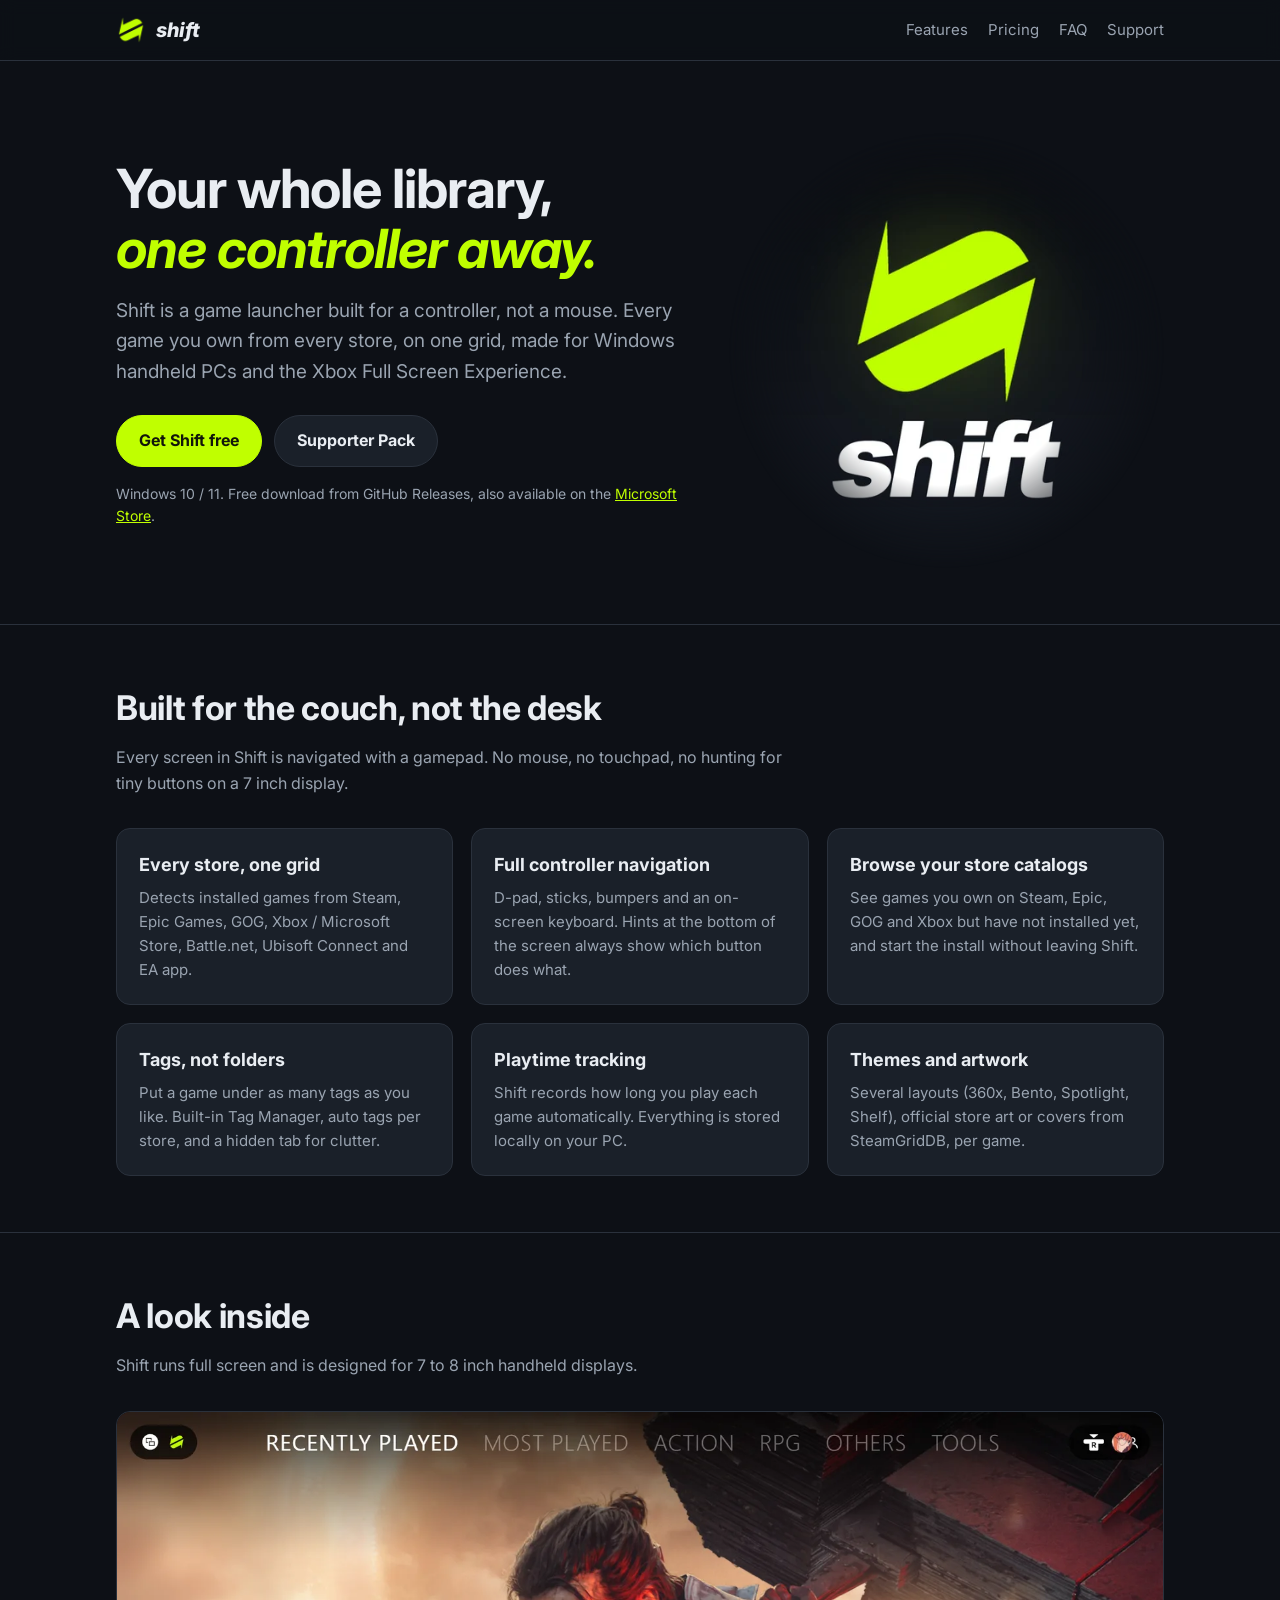
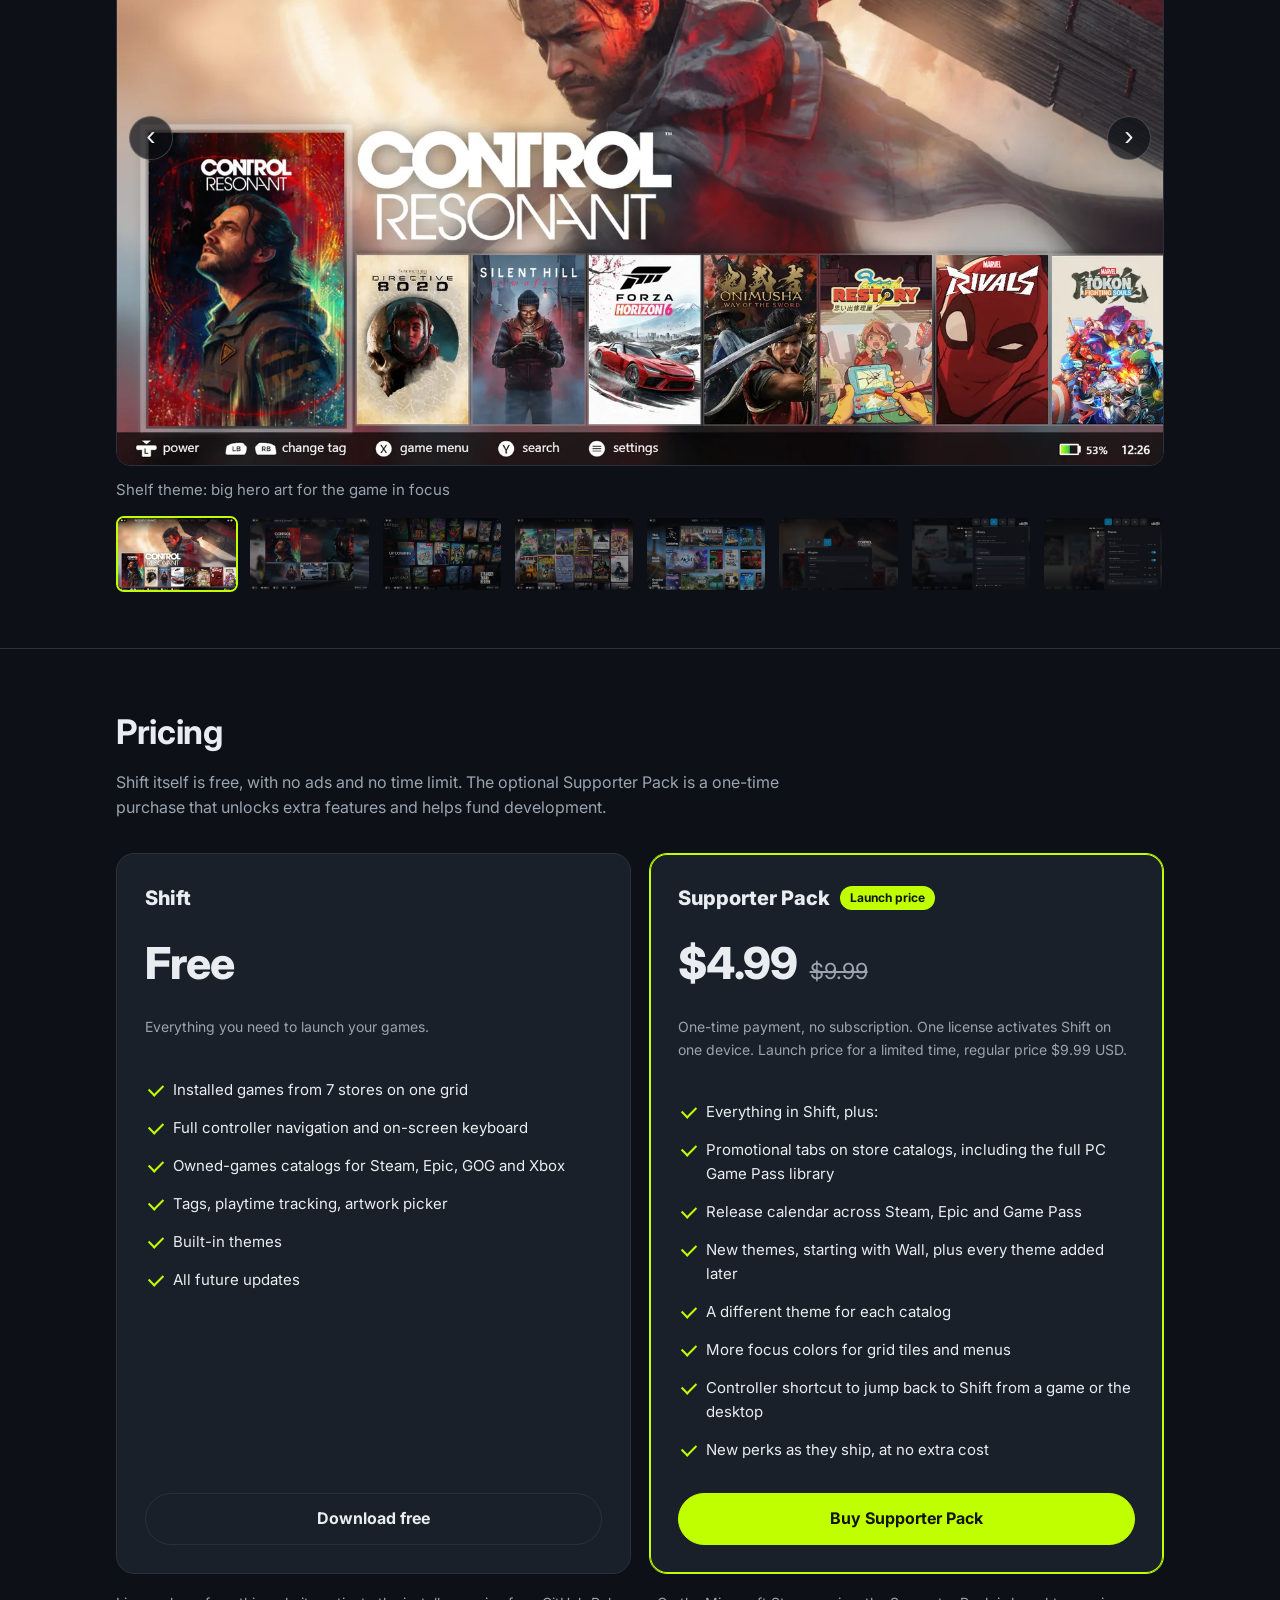
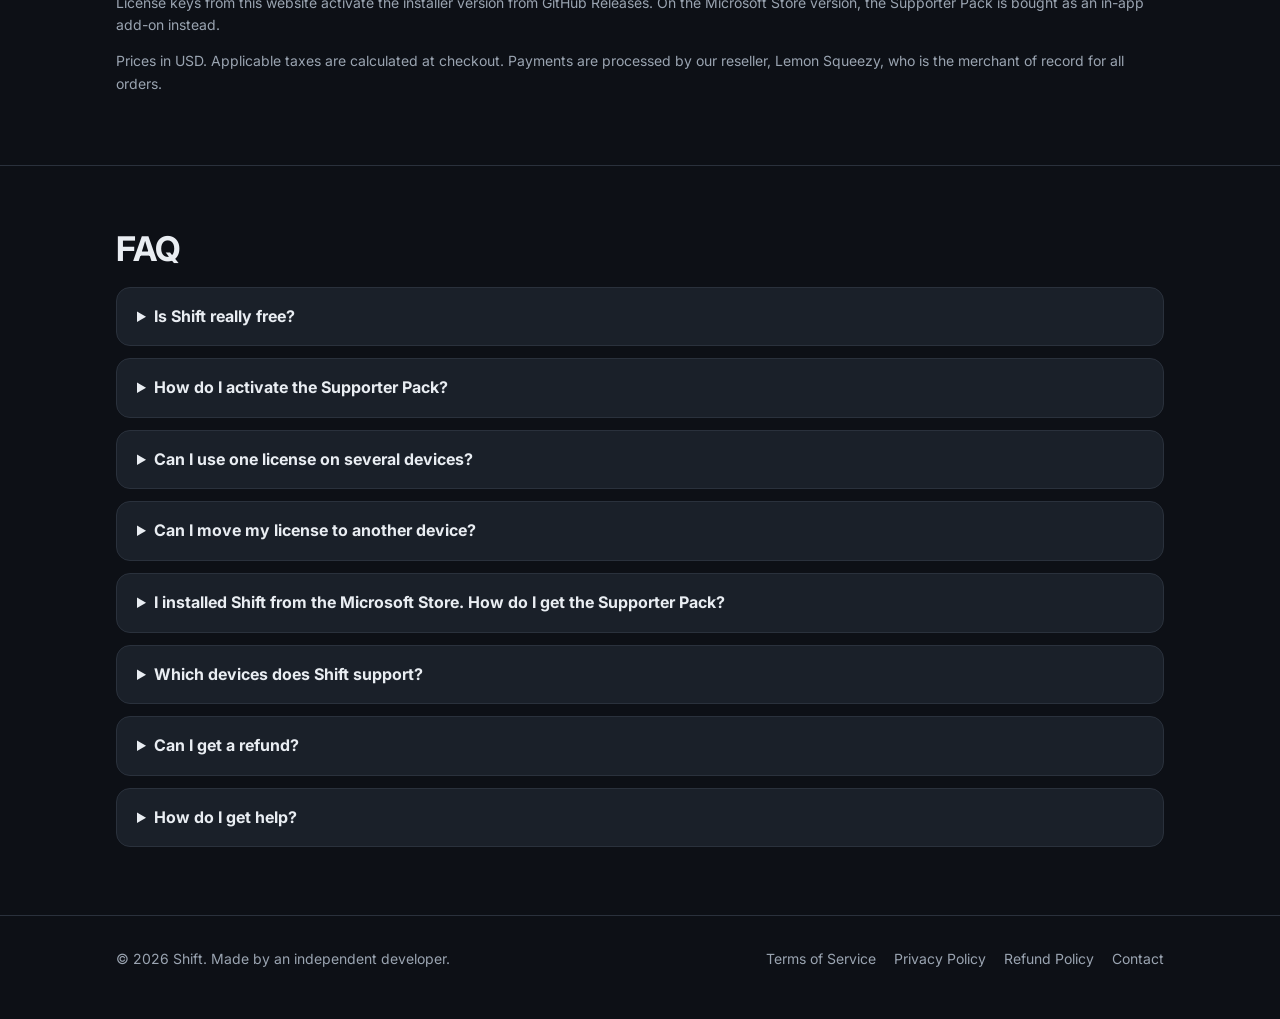
==== docs/index.html @ 94a2ec27 "1.1.9: website Shift untuk pendaftaran Lemon Squeezy (landing, Terms, Privacy, Refund)" ====
<!doctype html>
<html lang="en">
<head>
  <meta charset="utf-8">
  <meta name="viewport" content="width=device-width, initial-scale=1">
  <!-- noindex while the store is still under review. Remove this line once sales go live. -->
  <meta name="robots" content="noindex, nofollow">
  <title>Shift - Controller-first game launcher for Windows handhelds</title>
  <meta name="description" content="Shift is a controller-first game launcher for Windows handheld PCs. Every game from Steam, Epic, GOG, Xbox, Battle.net, Ubisoft and EA on one grid, built for Xbox Full Screen Experience.">
  <link rel="icon" href="img/favicon.png">
  <link rel="preconnect" href="https://fonts.googleapis.com">
  <link rel="preconnect" href="https://fonts.gstatic.com" crossorigin>
  <link href="https://fonts.googleapis.com/css2?family=Inter:ital,wght@0,400;0,700;0,800;1,800&display=swap" rel="stylesheet">
  <link rel="stylesheet" href="style.css">
</head>
<body>

<header class="top">
  <div class="wrap">
    <a class="brand" href="./"><img src="img/favicon.png" alt="">shift</a>
    <nav class="nav">
      <a href="#features" class="hide-sm">Features</a>
      <a href="#pricing">Pricing</a>
      <a href="#faq" class="hide-sm">FAQ</a>
      <a href="https://github.com/red-Geck0/ShiftLauncher-releases/issues">Support</a>
    </nav>
  </div>
</header>

<main>
  <div class="hero">
    <div class="wrap">
      <div>
        <h1>Your whole library,<br><em>one controller away.</em></h1>
        <p class="lead">Shift is a game launcher built for a controller, not a mouse. Every game you own from every store, on one grid, made for Windows handheld PCs and the Xbox Full Screen Experience.</p>
        <div class="cta">
          <a class="btn btn-primary" href="https://github.com/red-Geck0/ShiftLauncher-releases/releases/latest">Get Shift free</a>
          <a class="btn" href="#pricing">Supporter Pack</a>
        </div>
        <p class="small" style="margin-top:16px">Windows 10 / 11. Free download from GitHub Releases, also available on the <a href="https://apps.microsoft.com/detail/9PJW4XLWDJLR">Microsoft Store</a>.</p>
      </div>
      <div class="art"><img src="img/boxart.webp" alt="Shift logo" width="512" height="512"></div>
    </div>
  </div>

  <section id="features">
    <div class="wrap">
      <h2>Built for the couch, not the desk</h2>
      <p class="sub">Every screen in Shift is navigated with a gamepad. No mouse, no touchpad, no hunting for tiny buttons on a 7 inch display.</p>
      <div class="grid">
        <div class="card"><h3>Every store, one grid</h3><p>Detects installed games from Steam, Epic Games, GOG, Xbox / Microsoft Store, Battle.net, Ubisoft Connect and EA app.</p></div>
        <div class="card"><h3>Full controller navigation</h3><p>D-pad, sticks, bumpers and an on-screen keyboard. Hints at the bottom of the screen always show which button does what.</p></div>
        <div class="card"><h3>Browse your store catalogs</h3><p>See games you own on Steam, Epic, GOG and Xbox but have not installed yet, and start the install without leaving Shift.</p></div>
        <div class="card"><h3>Tags, not folders</h3><p>Put a game under as many tags as you like. Built-in Tag Manager, auto tags per store, and a hidden tab for clutter.</p></div>
        <div class="card"><h3>Playtime tracking</h3><p>Shift records how long you play each game automatically. Everything is stored locally on your PC.</p></div>
        <div class="card"><h3>Themes and artwork</h3><p>Several layouts (360x, Bento, Spotlight, Shelf), official store art or covers from SteamGridDB, per game.</p></div>
      </div>
    </div>
  </section>

  <section id="screens">
    <div class="wrap">
      <h2>A look inside</h2>
      <p class="sub">Shift runs full screen and is designed for 7 to 8 inch handheld displays.</p>
      <div class="gallery" id="gallery">
        <div class="g-stage">
          <img id="g-main" src="img/shot-shelf-theme.webp" alt="" width="1600" height="1000">
          <button class="g-nav g-prev" type="button" aria-label="Previous screenshot">&#8249;</button>
          <button class="g-nav g-next" type="button" aria-label="Next screenshot">&#8250;</button>
        </div>
        <p class="g-caption" id="g-caption"></p>
        <div class="g-thumbs" id="g-thumbs"></div>
      </div>
    </div>
  </section>

  <section id="pricing">
    <div class="wrap">
      <h2>Pricing</h2>
      <p class="sub">Shift itself is free, with no ads and no time limit. The optional Supporter Pack is a one-time purchase that unlocks extra features and helps fund development.</p>
      <div class="plans">
        <div class="plan">
          <div class="name">Shift</div>
          <div class="price"><span class="now">Free</span></div>
          <p class="small">Everything you need to launch your games.</p>
          <ul>
            <li>Installed games from 7 stores on one grid</li>
            <li>Full controller navigation and on-screen keyboard</li>
            <li>Owned-games catalogs for Steam, Epic, GOG and Xbox</li>
            <li>Tags, playtime tracking, artwork picker</li>
            <li>Built-in themes</li>
            <li>All future updates</li>
          </ul>
          <a class="btn" href="https://github.com/red-Geck0/ShiftLauncher-releases/releases/latest">Download free</a>
        </div>
        <div class="plan featured">
          <div class="name">Supporter Pack <span class="tag">Launch price</span></div>
          <div class="price"><span class="now">$4.99</span><span class="was">$9.99</span></div>
          <p class="small">One-time payment, no subscription. One license activates Shift on one device. Launch price for a limited time, regular price $9.99 USD.</p>
          <ul>
            <li>Everything in Shift, plus:</li>
            <li>Promotional tabs on store catalogs, including the full PC Game Pass library</li>
            <li>Release calendar across Steam, Epic and Game Pass</li>
            <li>New themes, starting with Wall, plus every theme added later</li>
            <li>A different theme for each catalog</li>
            <li>More focus colors for grid tiles and menus</li>
            <li>Controller shortcut to jump back to Shift from a game or the desktop</li>
            <li>New perks as they ship, at no extra cost</li>
          </ul>
          <!-- Replace href with the Lemon Squeezy checkout URL once the store is live. -->
          <a class="btn btn-primary" href="#pricing">Buy Supporter Pack</a>
        </div>
      </div>
      <p class="small" style="margin-top:18px">License keys from this website activate the installer version from GitHub Releases. On the Microsoft Store version, the Supporter Pack is bought as an in-app add-on instead.</p>
      <p class="small">Prices in USD. Applicable taxes are calculated at checkout. Payments are processed by our reseller, Lemon Squeezy, who is the merchant of record for all orders.</p>
    </div>
  </section>

  <section id="faq" class="faq">
    <div class="wrap">
      <h2>FAQ</h2>
      <details><summary>Is Shift really free?</summary><p>Yes. The launcher and all of its core features are free, with no ads. The Supporter Pack only adds optional extras.</p></details>
      <details><summary>How do I activate the Supporter Pack?</summary><p>After checkout you receive a license key by email. In Shift, open Settings &gt; Info &gt; Supporter Pack, paste the key and press Activate.</p></details>
      <details><summary>Can I use one license on several devices?</summary><p>No. Each license key is active on one device at a time. You can move it to a different device whenever you like (see below).</p></details>
      <details><summary>Can I move my license to another device?</summary><p>Yes. Use "Deactivate this device" in the Supporter Pack page to free the slot, then activate the key on the new device. If the old device is lost or was reset before you could deactivate it, open an issue on GitHub with your order number and we will free the slot for you.</p></details>
      <details><summary>I installed Shift from the Microsoft Store. How do I get the Supporter Pack?</summary><p>The Microsoft Store version sells the Supporter Pack as an in-app add-on: open Settings &gt; Info &gt; Supporter Pack and press Buy. The purchase is tied to your Microsoft account, so it unlocks on every PC where you sign in to the Microsoft Store with the same account. License keys bought on this website are for the installer version from GitHub Releases.</p></details>
      <details><summary>Which devices does Shift support?</summary><p>Any Windows 10 or 11 PC. It is designed for handheld gaming PCs such as MSI Claw, ROG Ally and Legion Go, and works with any XInput controller.</p></details>
      <details><summary>Can I get a refund?</summary><p>Shift is free, so you can try everything before you buy, and Supporter Pack sales are final. We do refund a license key that has never been activated, a duplicate purchase, or a key that cannot be activated because of a problem on our side. See the <a href="refund.html">Refund Policy</a>.</p></details>
      <details><summary>How do I get help?</summary><p>Open an issue on <a href="https://github.com/red-Geck0/ShiftLauncher-releases/issues">GitHub</a>. For order and payment questions you can also contact Lemon Squeezy support through the link in your receipt email.</p></details>
    </div>
  </section>
</main>

<footer>
  <div class="wrap">
    <span>&copy; 2026 Shift. Made by an independent developer.</span>
    <div class="links">
      <a href="terms.html">Terms of Service</a>
      <a href="privacy.html">Privacy Policy</a>
      <a href="refund.html">Refund Policy</a>
      <a href="https://github.com/red-Geck0/ShiftLauncher-releases/issues">Contact</a>
    </div>
  </div>
</footer>

<script>
(function () {
  var shots = [
    ['shelf-theme', 'Shelf theme: big hero art for the game in focus'],
    ['bento-theme', 'Bento theme: a mixed-size grid of your library'],
    ['wall-theme', 'Wall theme (Supporter Pack): Game Pass rows on a tilted wall'],
    ['gog-deals', 'Store catalogs with deals and promo tabs (Supporter Pack)'],
    ['release-calendar', 'Release calendar across Steam, Epic and Game Pass (Supporter Pack)'],
    ['plugin-manager', 'Per-game mod plugins: OptiScaler, Special K, REFramework, ReShade'],
    ['tag-manager', 'Tag Manager and custom apps, all with a controller'],
    ['theme-options', 'Theme settings you can tune from the couch']
  ];
  var main = document.getElementById('g-main');
  var cap = document.getElementById('g-caption');
  var thumbs = document.getElementById('g-thumbs');
  var cur = 0;

  function show(i) {
    cur = (i + shots.length) % shots.length;
    main.src = 'img/shot-' + shots[cur][0] + '.webp';
    main.alt = shots[cur][1];
    cap.textContent = shots[cur][1];
    Array.prototype.forEach.call(thumbs.children, function (b, j) {
      b.classList.toggle('active', j === cur);
    });
  }

  shots.forEach(function (s, i) {
    var b = document.createElement('button');
    b.type = 'button';
    b.setAttribute('aria-label', s[1]);
    b.innerHTML = '<img src="img/shot-' + s[0] + '.webp" alt="" loading="lazy" width="160" height="100">';
    b.addEventListener('click', function () { show(i); });
    thumbs.appendChild(b);
  });

  document.querySelector('#gallery .g-prev').addEventListener('click', function () { show(cur - 1); });
  document.querySelector('#gallery .g-next').addEventListener('click', function () { show(cur + 1); });
  document.getElementById('gallery').addEventListener('keydown', function (e) {
    if (e.key === 'ArrowLeft') show(cur - 1);
    if (e.key === 'ArrowRight') show(cur + 1);
  });

  // Swipe on touch screens.
  var x0 = null;
  main.addEventListener('touchstart', function (e) { x0 = e.touches[0].clientX; }, { passive: true });
  main.addEventListener('touchend', function (e) {
    if (x0 === null) return;
    var dx = e.changedTouches[0].clientX - x0;
    if (Math.abs(dx) > 40) show(cur + (dx < 0 ? 1 : -1));
    x0 = null;
  });

  show(0);
})();
</script>
</body>
</html>
---- docs/style.css ----
:root {
  --bg: #0d1016;
  --bg-2: #151a22;
  --card: #1a2029;
  --line: #2a313c;
  --text: #e9edf2;
  --muted: #9aa4b1;
  --accent: #c0ff00;
  --accent-ink: #11160a;
  --radius: 14px;
}

* { box-sizing: border-box; }

html { scroll-behavior: smooth; }

body {
  margin: 0;
  background: var(--bg);
  color: var(--text);
  font-family: "Inter", system-ui, -apple-system, "Segoe UI", sans-serif;
  font-size: 16px;
  line-height: 1.6;
}

a { color: var(--accent); }

img { max-width: 100%; height: auto; display: block; }

.wrap { max-width: 1080px; margin: 0 auto; padding: 0 16px; }

/* Header */
.top {
  position: sticky; top: 0; z-index: 10;
  background: rgba(13, 16, 22, 0.88);
  backdrop-filter: blur(8px);
  border-bottom: 1px solid var(--line);
}
.top .wrap { display: flex; align-items: center; gap: 24px; height: 60px; }
.brand { display: flex; align-items: center; gap: 10px; color: var(--text); text-decoration: none; font-weight: 800; font-size: 20px; font-style: italic; }
.brand img { width: 30px; height: 30px; border-radius: 7px; }
.nav { margin-left: auto; display: flex; gap: 20px; }
.nav a { color: var(--muted); text-decoration: none; font-size: 15px; }
.nav a:hover { color: var(--text); }

/* Buttons */
.btn {
  display: inline-block; padding: 12px 22px; border-radius: 999px;
  font-weight: 700; text-decoration: none; font-size: 16px;
  border: 1px solid var(--line); color: var(--text); background: var(--card);
}
.btn:hover { border-color: var(--muted); }
.btn-primary { background: var(--accent); color: var(--accent-ink); border-color: var(--accent); }
.btn-primary:hover { filter: brightness(1.08); border-color: var(--accent); }

/* Hero */
.hero { padding: 72px 0 56px; }
.hero .wrap { display: grid; grid-template-columns: 1.3fr 1fr; gap: 48px; align-items: center; }
.hero h1 { font-size: clamp(34px, 5vw, 54px); line-height: 1.1; margin: 0 0 18px; letter-spacing: -0.02em; }
.hero h1 em { color: var(--accent); font-style: italic; }
.hero p.lead { font-size: 19px; color: var(--muted); margin: 0 0 28px; }
.hero .cta { display: flex; flex-wrap: wrap; gap: 12px; }
/* The box art has its own dark backdrop; a radial mask fades its square
   edges into the page background instead of framing it. */
.hero .art img {
  width: 100%; height: auto; aspect-ratio: 1 / 1;
  -webkit-mask-image: radial-gradient(closest-side, #000 62%, transparent 100%);
  mask-image: radial-gradient(closest-side, #000 62%, transparent 100%);
}
.small { font-size: 14px; color: var(--muted); }

/* Sections */
section { padding: 56px 0; border-top: 1px solid var(--line); }
section h2 { font-size: clamp(26px, 3.4vw, 34px); margin: 0 0 10px; letter-spacing: -0.01em; }
section .sub { color: var(--muted); margin: 0 0 32px; max-width: 680px; }

.grid { display: grid; gap: 18px; grid-template-columns: repeat(3, 1fr); }
.card { background: var(--card); border: 1px solid var(--line); border-radius: var(--radius); padding: 22px; }
.card h3 { margin: 0 0 6px; font-size: 18px; }
.card p { margin: 0; color: var(--muted); font-size: 15px; }

/* Screenshot gallery */
.g-stage { position: relative; border-radius: var(--radius); overflow: hidden; border: 1px solid var(--line); background: #000; aspect-ratio: 16 / 10; }
.g-stage img { width: 100%; height: 100%; object-fit: cover; }
.g-nav {
  position: absolute; top: 50%; transform: translateY(-50%);
  width: 44px; height: 44px; border-radius: 50%; border: 1px solid rgba(255, 255, 255, 0.2);
  background: rgba(13, 16, 22, 0.7); color: var(--text); font-size: 28px; line-height: 1;
  cursor: pointer; display: grid; place-items: center; padding: 0 0 4px;
}
.g-nav:hover { border-color: var(--accent); color: var(--accent); }
.g-prev { left: 12px; }
.g-next { right: 12px; }
.g-caption { color: var(--muted); font-size: 15px; margin: 12px 0 14px; min-height: 1.6em; }
.g-thumbs { display: grid; grid-template-columns: repeat(8, 1fr); gap: 10px; }
.g-thumbs button { padding: 0; border: 2px solid transparent; border-radius: 8px; overflow: hidden; background: none; cursor: pointer; opacity: 0.55; aspect-ratio: 16 / 10; }
.g-thumbs button img { width: 100%; height: 100%; object-fit: cover; }
.g-thumbs button:hover { opacity: 0.85; }
.g-thumbs button.active { border-color: var(--accent); opacity: 1; }

/* Pricing */
.plans { display: grid; gap: 18px; grid-template-columns: 1fr 1fr; align-items: stretch; }
.plan { background: var(--card); border: 1px solid var(--line); border-radius: 18px; padding: 28px; display: flex; flex-direction: column; }
.plan.featured { border-color: var(--accent); box-shadow: 0 0 0 1px var(--accent) inset; }
.plan .name { font-weight: 800; font-size: 20px; display: flex; align-items: center; gap: 10px; }
.plan .tag { font-size: 12px; font-weight: 700; background: var(--accent); color: var(--accent-ink); padding: 2px 10px; border-radius: 999px; }
.price { margin: 14px 0 4px; display: flex; align-items: baseline; gap: 12px; flex-wrap: wrap; }
.price .now { font-size: 44px; font-weight: 800; letter-spacing: -0.02em; }
.price .was { font-size: 22px; color: var(--muted); text-decoration: line-through; }
.plan ul { padding: 0; margin: 18px 0 24px; list-style: none; }
.plan li { padding: 7px 0 7px 28px; position: relative; color: var(--text); font-size: 15px; }
.plan li::before { content: ""; position: absolute; left: 4px; top: 13px; width: 12px; height: 7px; border-left: 2px solid var(--accent); border-bottom: 2px solid var(--accent); transform: rotate(-45deg); }
.plan .btn { margin-top: auto; text-align: center; }

.faq details { background: var(--card); border: 1px solid var(--line); border-radius: var(--radius); padding: 16px 20px; margin-bottom: 12px; }
.faq summary { cursor: pointer; font-weight: 700; }
.faq details p { color: var(--muted); margin: 10px 0 0; }

/* Legal pages */
.legal { padding: 48px 0 64px; }
.legal .wrap { max-width: 760px; }
.legal h1 { font-size: 36px; margin: 0 0 6px; }
.legal h2 { font-size: 21px; margin: 34px 0 8px; }
.legal p, .legal li { color: #cfd5dd; }
.legal .updated { color: var(--muted); margin-bottom: 28px; }

/* Footer */
footer { border-top: 1px solid var(--line); padding: 32px 0 48px; color: var(--muted); font-size: 14px; }
footer .wrap { display: flex; flex-wrap: wrap; gap: 16px 28px; align-items: center; }
footer a { color: var(--muted); text-decoration: none; }
footer a:hover { color: var(--text); }
footer .links { display: flex; flex-wrap: wrap; gap: 18px; margin-left: auto; }

@media (max-width: 820px) {
  .hero .wrap { grid-template-columns: 1fr; }
  .hero .art { max-width: 360px; }
  .grid { grid-template-columns: 1fr 1fr; }
  .plans { grid-template-columns: 1fr; }
  .g-thumbs { grid-template-columns: repeat(4, 1fr); }
  .g-nav { width: 36px; height: 36px; font-size: 24px; }
  .nav a.hide-sm { display: none; }
}
@media (max-width: 520px) {
  .grid { grid-template-columns: 1fr; }
  .nav { gap: 14px; }
  footer .links { margin-left: 0; }
}
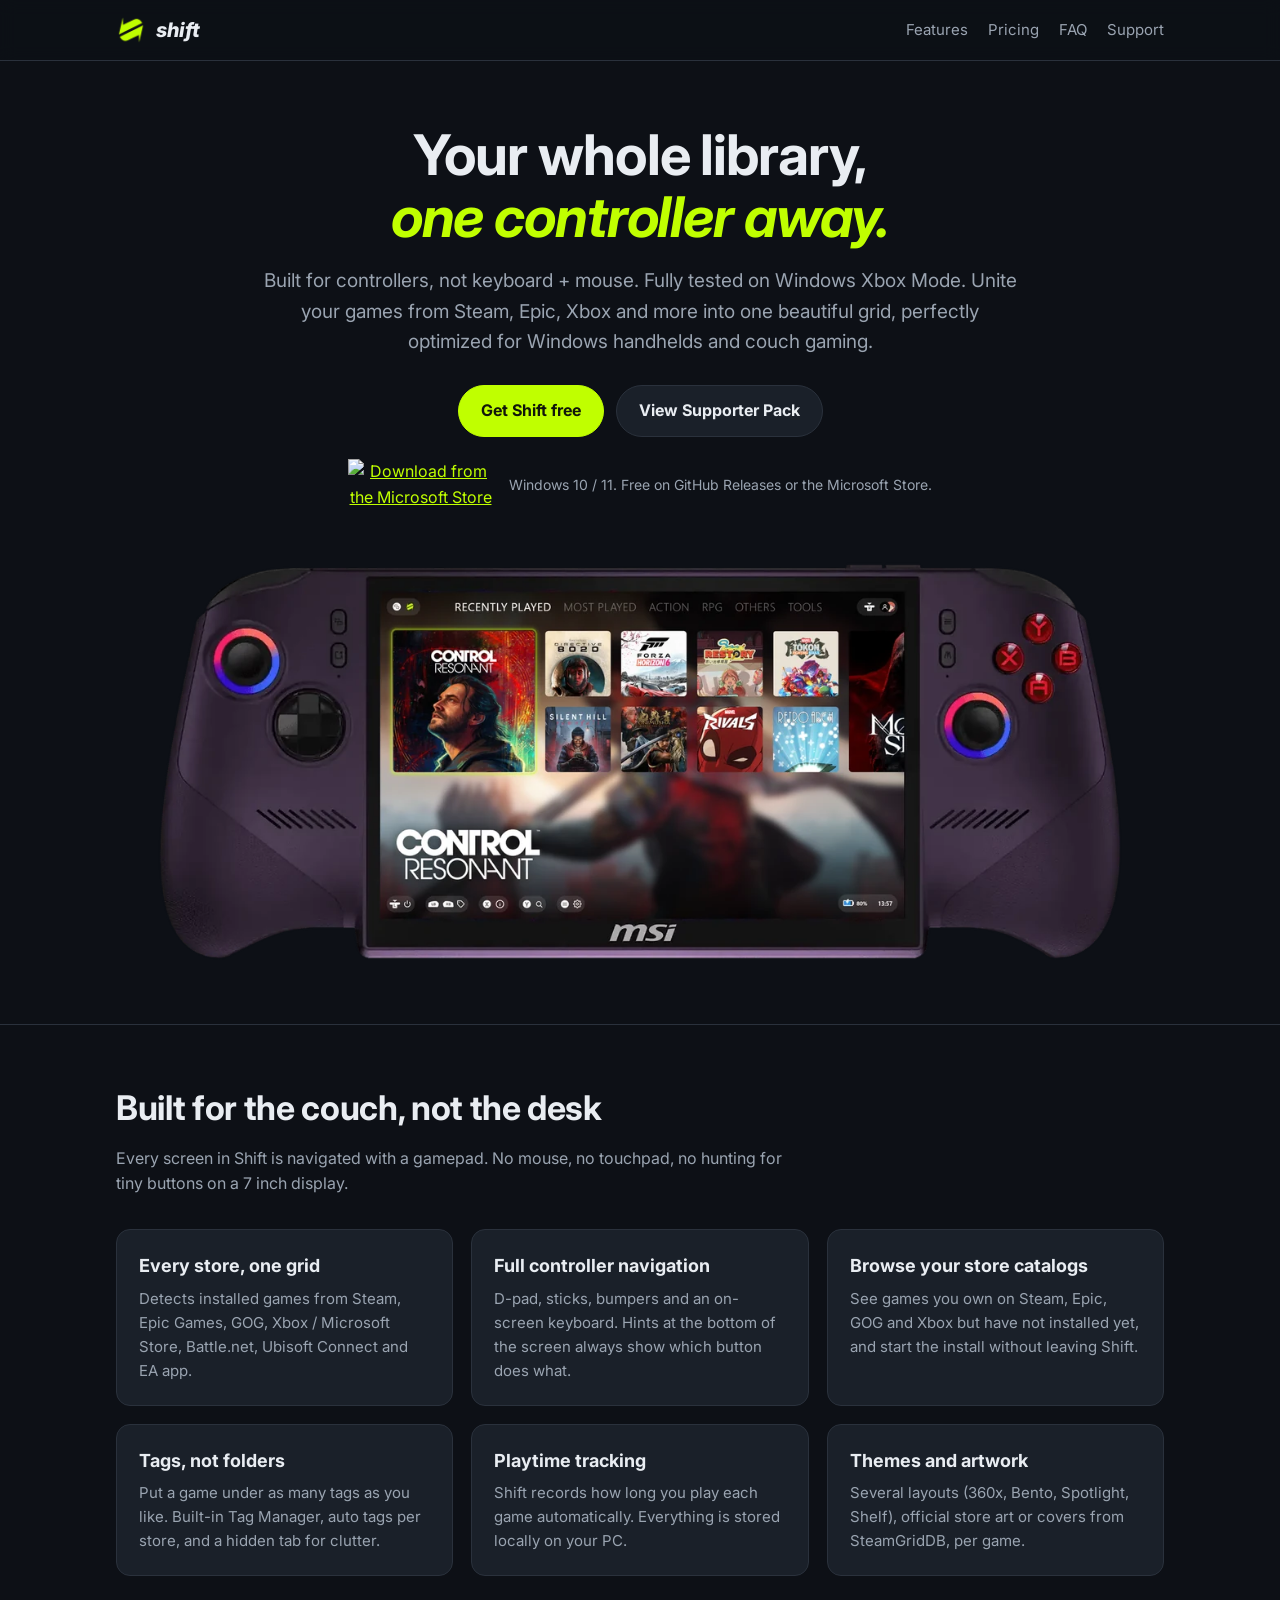
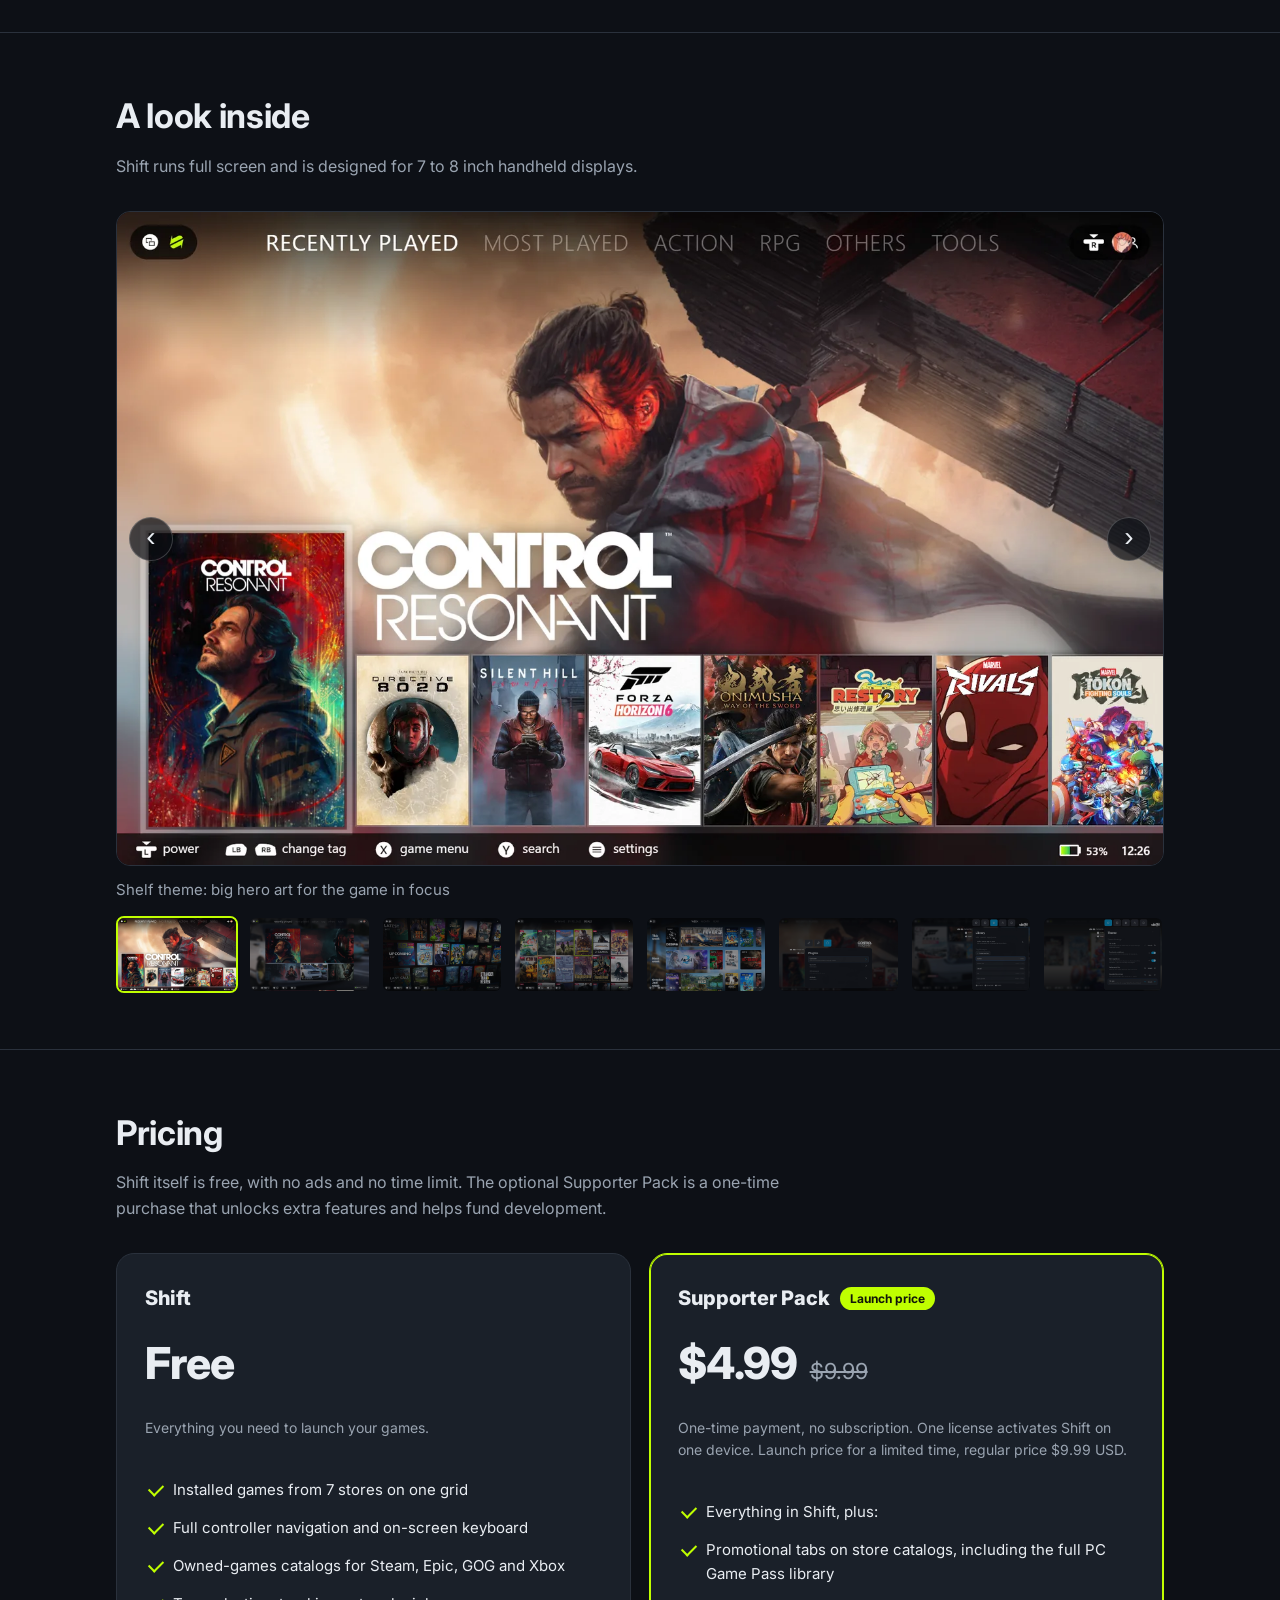
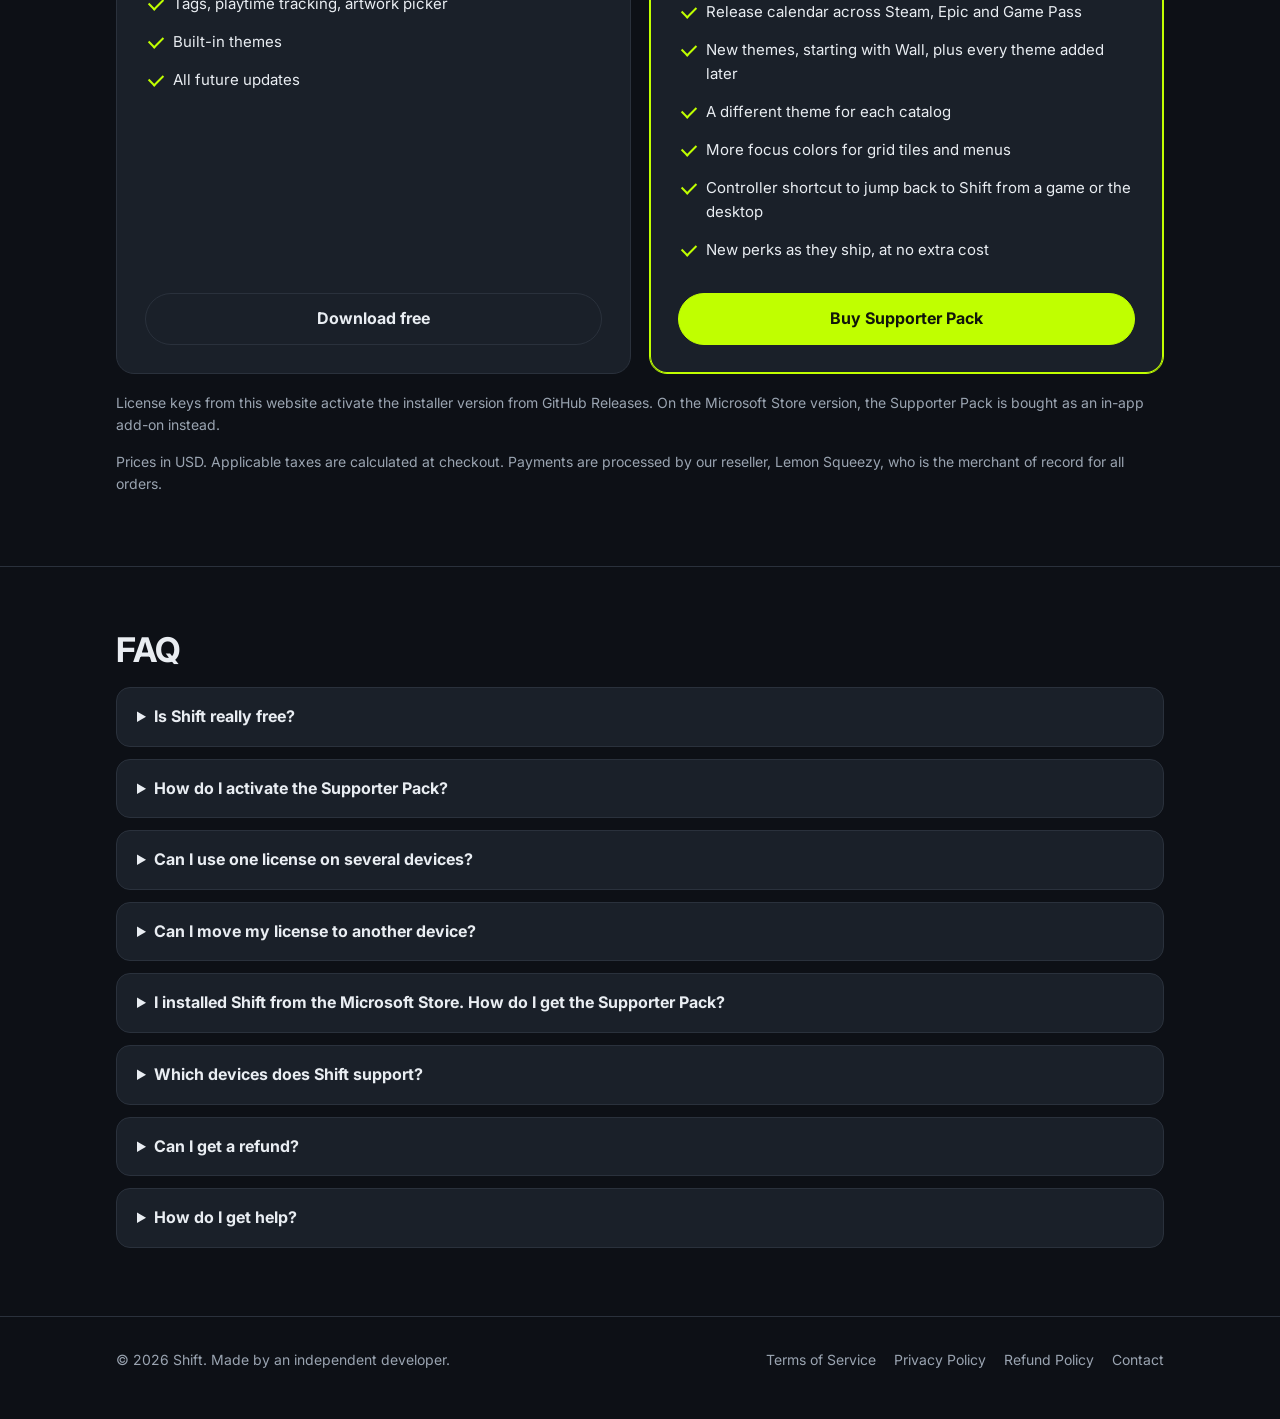
==== commit 98d5b542: "1.1.9: hero website pakai mockup handheld, copy baru, badge Microsoft Store" ====
--- a/docs/index.html
+++ b/docs/index.html
@@ -30,16 +30,19 @@
 <main>
   <div class="hero">
     <div class="wrap">
-      <div>
+      <div class="hero-copy">
         <h1>Your whole library,<br><em>one controller away.</em></h1>
-        <p class="lead">Shift is a game launcher built for a controller, not a mouse. Every game you own from every store, on one grid, made for Windows handheld PCs and the Xbox Full Screen Experience.</p>
+        <p class="lead">Built for controllers, not keyboard + mouse. Fully tested on Windows Xbox Mode. Unite your games from Steam, Epic, Xbox and more into one beautiful grid, perfectly optimized for Windows handhelds and couch gaming.</p>
         <div class="cta">
           <a class="btn btn-primary" href="https://github.com/red-Geck0/ShiftLauncher-releases/releases/latest">Get Shift free</a>
-          <a class="btn" href="#pricing">Supporter Pack</a>
-        </div>
-        <p class="small" style="margin-top:16px">Windows 10 / 11. Free download from GitHub Releases, also available on the <a href="https://apps.microsoft.com/detail/9PJW4XLWDJLR">Microsoft Store</a>.</p>
-      </div>
-      <div class="art"><img src="img/boxart.webp" alt="Shift logo" width="512" height="512"></div>
+          <a class="btn" href="#pricing">View Supporter Pack</a>
+        </div>
+        <div class="store-badge">
+          <a href="https://apps.microsoft.com/detail/9PJW4XLWDJLR?mode=direct"><img src="https://get.microsoft.com/images/en-us%20dark.svg" alt="Download from the Microsoft Store" width="170" height="61"></a>
+          <span class="small">Windows 10 / 11. Free on GitHub Releases or the Microsoft Store.</span>
+        </div>
+      </div>
+      <div class="art"><img src="img/hero-claw.webp" alt="Shift running on a Windows handheld" width="1200" height="506"></div>
     </div>
   </div>
 
--- a/docs/style.css
+++ b/docs/style.css
@@ -54,19 +54,24 @@
 .btn-primary:hover { filter: brightness(1.08); border-color: var(--accent); }
 
 /* Hero */
-.hero { padding: 72px 0 56px; }
-.hero .wrap { display: grid; grid-template-columns: 1.3fr 1fr; gap: 48px; align-items: center; }
-.hero h1 { font-size: clamp(34px, 5vw, 54px); line-height: 1.1; margin: 0 0 18px; letter-spacing: -0.02em; }
+.hero { padding: 64px 0 56px; }
+.hero .wrap { display: flex; flex-direction: column; align-items: center; gap: 44px; }
+.hero-copy { text-align: center; max-width: 760px; }
+.hero h1 { font-size: clamp(34px, 5vw, 56px); line-height: 1.1; margin: 0 0 18px; letter-spacing: -0.02em; }
 .hero h1 em { color: var(--accent); font-style: italic; }
 .hero p.lead { font-size: 19px; color: var(--muted); margin: 0 0 28px; }
-.hero .cta { display: flex; flex-wrap: wrap; gap: 12px; }
-/* The box art has its own dark backdrop; a radial mask fades its square
-   edges into the page background instead of framing it. */
-.hero .art img {
-  width: 100%; height: auto; aspect-ratio: 1 / 1;
-  -webkit-mask-image: radial-gradient(closest-side, #000 62%, transparent 100%);
-  mask-image: radial-gradient(closest-side, #000 62%, transparent 100%);
+.hero .cta { display: flex; flex-wrap: wrap; gap: 12px; justify-content: center; }
+.store-badge { display: flex; flex-wrap: wrap; align-items: center; justify-content: center; gap: 10px 16px; margin-top: 22px; }
+.store-badge img { height: 52px; width: auto; }
+/* The device photo is a transparent PNG cut-out; a soft lime glow behind it
+   ties it to the brand color without drawing a frame. */
+.hero .art { position: relative; isolation: isolate; width: 100%; max-width: 980px; }
+.hero .art::before {
+  content: ""; position: absolute; inset: 10% 15%; z-index: -1;
+  background: radial-gradient(closest-side, rgba(192, 255, 0, 0.16), transparent);
+  filter: blur(30px);
 }
+.hero .art img { width: 100%; height: auto; }
 .small { font-size: 14px; color: var(--muted); }
 
 /* Sections */
@@ -132,8 +137,6 @@
 footer .links { display: flex; flex-wrap: wrap; gap: 18px; margin-left: auto; }
 
 @media (max-width: 820px) {
-  .hero .wrap { grid-template-columns: 1fr; }
-  .hero .art { max-width: 360px; }
   .grid { grid-template-columns: 1fr 1fr; }
   .plans { grid-template-columns: 1fr; }
   .g-thumbs { grid-template-columns: repeat(4, 1fr); }
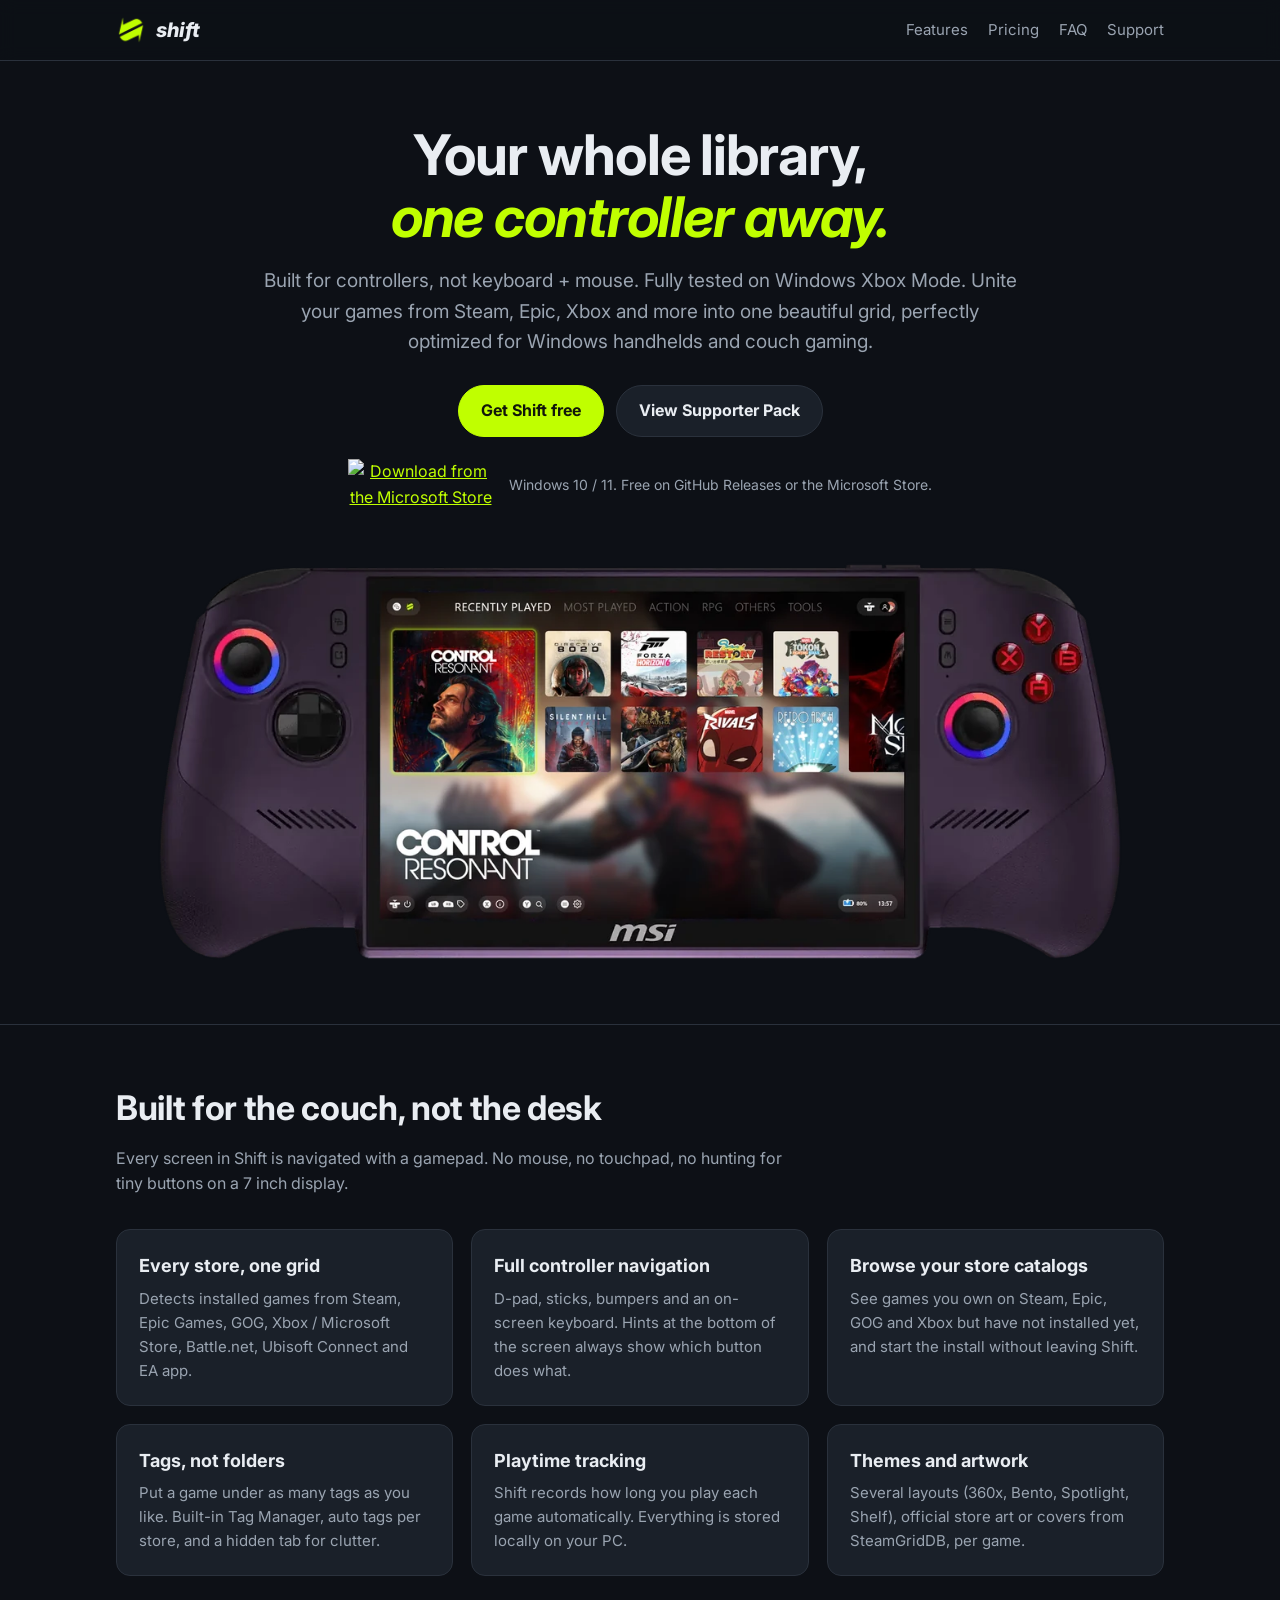
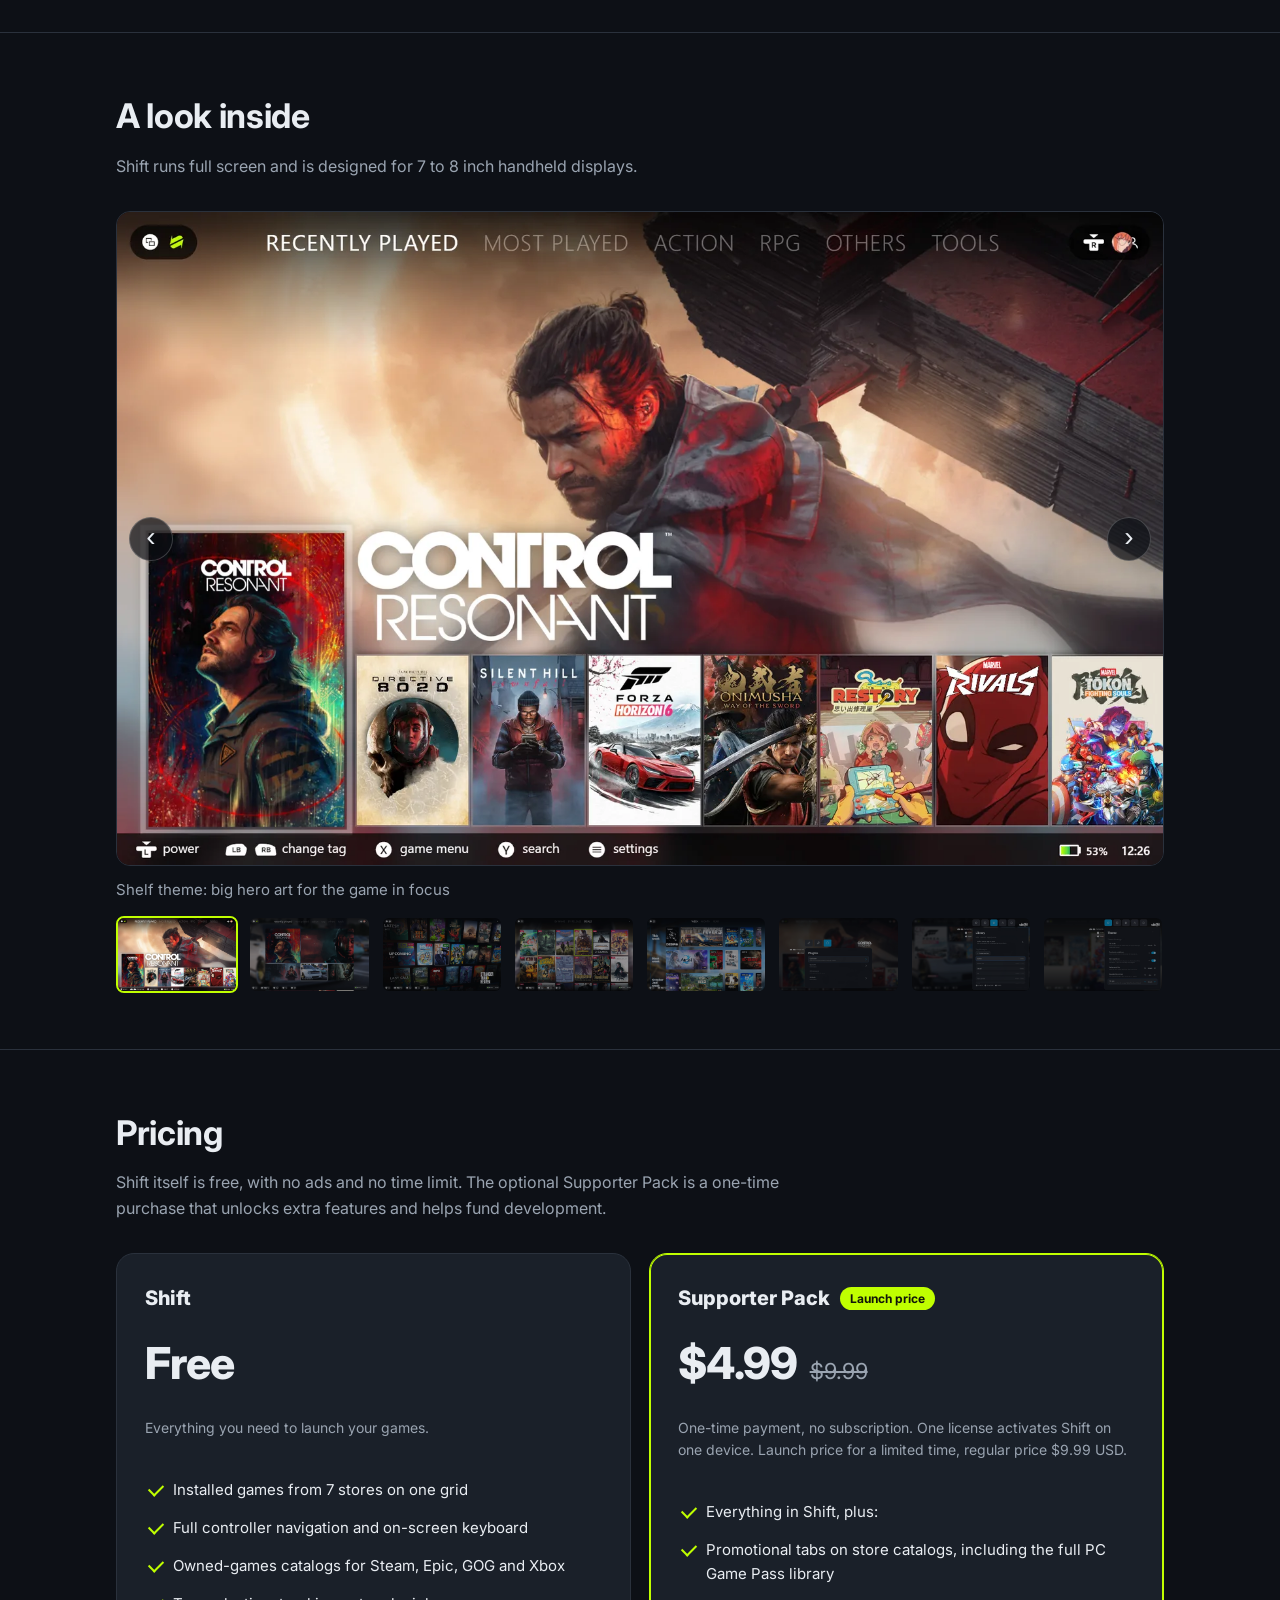
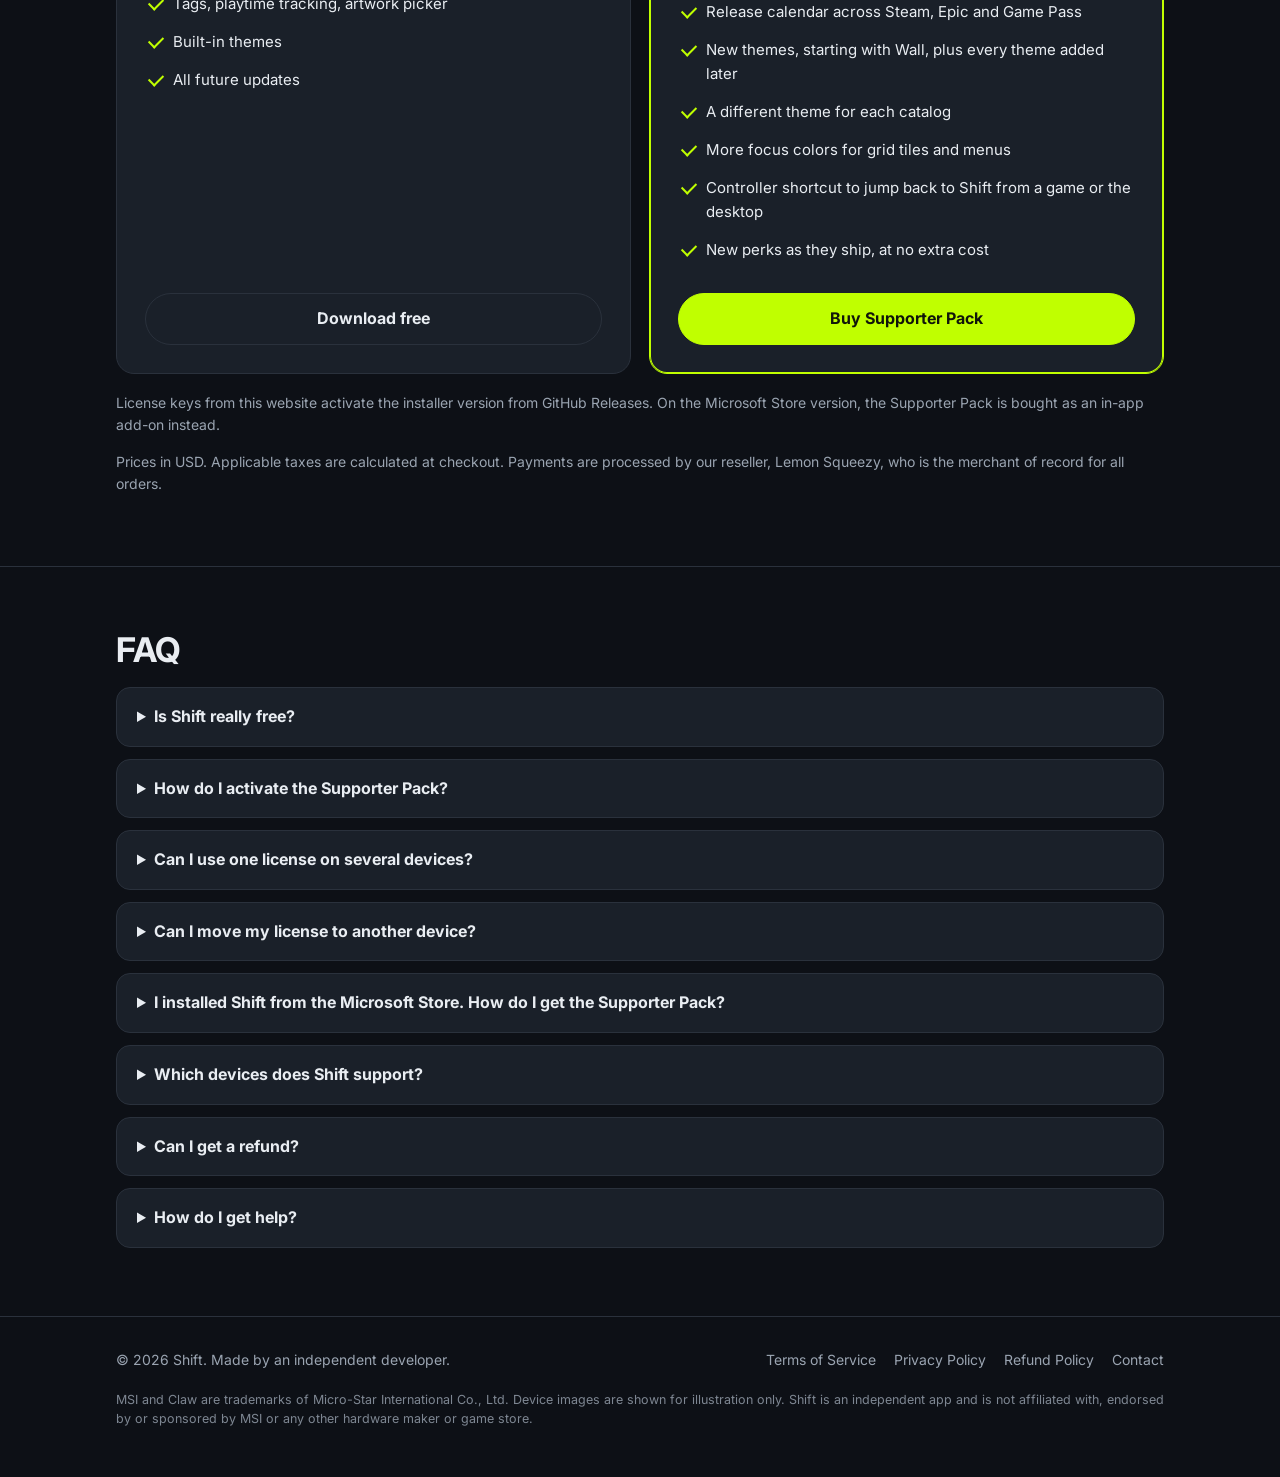
==== commit 7717117d: "1.1.9: disclaimer merek dagang MSI di footer dan Terms" ====
--- a/docs/index.html
+++ b/docs/index.html
@@ -1,206 +1,208 @@
-<!doctype html>
-<html lang="en">
-<head>
-  <meta charset="utf-8">
-  <meta name="viewport" content="width=device-width, initial-scale=1">
-  <!-- noindex while the store is still under review. Remove this line once sales go live. -->
-  <meta name="robots" content="noindex, nofollow">
-  <title>Shift - Controller-first game launcher for Windows handhelds</title>
-  <meta name="description" content="Shift is a controller-first game launcher for Windows handheld PCs. Every game from Steam, Epic, GOG, Xbox, Battle.net, Ubisoft and EA on one grid, built for Xbox Full Screen Experience.">
-  <link rel="icon" href="img/favicon.png">
-  <link rel="preconnect" href="https://fonts.googleapis.com">
-  <link rel="preconnect" href="https://fonts.gstatic.com" crossorigin>
-  <link href="https://fonts.googleapis.com/css2?family=Inter:ital,wght@0,400;0,700;0,800;1,800&display=swap" rel="stylesheet">
-  <link rel="stylesheet" href="style.css">
-</head>
-<body>
-
-<header class="top">
-  <div class="wrap">
-    <a class="brand" href="./"><img src="img/favicon.png" alt="">shift</a>
-    <nav class="nav">
-      <a href="#features" class="hide-sm">Features</a>
-      <a href="#pricing">Pricing</a>
-      <a href="#faq" class="hide-sm">FAQ</a>
-      <a href="https://github.com/red-Geck0/ShiftLauncher-releases/issues">Support</a>
-    </nav>
-  </div>
-</header>
-
-<main>
-  <div class="hero">
-    <div class="wrap">
-      <div class="hero-copy">
-        <h1>Your whole library,<br><em>one controller away.</em></h1>
-        <p class="lead">Built for controllers, not keyboard + mouse. Fully tested on Windows Xbox Mode. Unite your games from Steam, Epic, Xbox and more into one beautiful grid, perfectly optimized for Windows handhelds and couch gaming.</p>
-        <div class="cta">
-          <a class="btn btn-primary" href="https://github.com/red-Geck0/ShiftLauncher-releases/releases/latest">Get Shift free</a>
-          <a class="btn" href="#pricing">View Supporter Pack</a>
-        </div>
-        <div class="store-badge">
-          <a href="https://apps.microsoft.com/detail/9PJW4XLWDJLR?mode=direct"><img src="https://get.microsoft.com/images/en-us%20dark.svg" alt="Download from the Microsoft Store" width="170" height="61"></a>
-          <span class="small">Windows 10 / 11. Free on GitHub Releases or the Microsoft Store.</span>
-        </div>
-      </div>
-      <div class="art"><img src="img/hero-claw.webp" alt="Shift running on a Windows handheld" width="1200" height="506"></div>
-    </div>
-  </div>
-
-  <section id="features">
-    <div class="wrap">
-      <h2>Built for the couch, not the desk</h2>
-      <p class="sub">Every screen in Shift is navigated with a gamepad. No mouse, no touchpad, no hunting for tiny buttons on a 7 inch display.</p>
-      <div class="grid">
-        <div class="card"><h3>Every store, one grid</h3><p>Detects installed games from Steam, Epic Games, GOG, Xbox / Microsoft Store, Battle.net, Ubisoft Connect and EA app.</p></div>
-        <div class="card"><h3>Full controller navigation</h3><p>D-pad, sticks, bumpers and an on-screen keyboard. Hints at the bottom of the screen always show which button does what.</p></div>
-        <div class="card"><h3>Browse your store catalogs</h3><p>See games you own on Steam, Epic, GOG and Xbox but have not installed yet, and start the install without leaving Shift.</p></div>
-        <div class="card"><h3>Tags, not folders</h3><p>Put a game under as many tags as you like. Built-in Tag Manager, auto tags per store, and a hidden tab for clutter.</p></div>
-        <div class="card"><h3>Playtime tracking</h3><p>Shift records how long you play each game automatically. Everything is stored locally on your PC.</p></div>
-        <div class="card"><h3>Themes and artwork</h3><p>Several layouts (360x, Bento, Spotlight, Shelf), official store art or covers from SteamGridDB, per game.</p></div>
-      </div>
-    </div>
-  </section>
-
-  <section id="screens">
-    <div class="wrap">
-      <h2>A look inside</h2>
-      <p class="sub">Shift runs full screen and is designed for 7 to 8 inch handheld displays.</p>
-      <div class="gallery" id="gallery">
-        <div class="g-stage">
-          <img id="g-main" src="img/shot-shelf-theme.webp" alt="" width="1600" height="1000">
-          <button class="g-nav g-prev" type="button" aria-label="Previous screenshot">&#8249;</button>
-          <button class="g-nav g-next" type="button" aria-label="Next screenshot">&#8250;</button>
-        </div>
-        <p class="g-caption" id="g-caption"></p>
-        <div class="g-thumbs" id="g-thumbs"></div>
-      </div>
-    </div>
-  </section>
-
-  <section id="pricing">
-    <div class="wrap">
-      <h2>Pricing</h2>
-      <p class="sub">Shift itself is free, with no ads and no time limit. The optional Supporter Pack is a one-time purchase that unlocks extra features and helps fund development.</p>
-      <div class="plans">
-        <div class="plan">
-          <div class="name">Shift</div>
-          <div class="price"><span class="now">Free</span></div>
-          <p class="small">Everything you need to launch your games.</p>
-          <ul>
-            <li>Installed games from 7 stores on one grid</li>
-            <li>Full controller navigation and on-screen keyboard</li>
-            <li>Owned-games catalogs for Steam, Epic, GOG and Xbox</li>
-            <li>Tags, playtime tracking, artwork picker</li>
-            <li>Built-in themes</li>
-            <li>All future updates</li>
-          </ul>
-          <a class="btn" href="https://github.com/red-Geck0/ShiftLauncher-releases/releases/latest">Download free</a>
-        </div>
-        <div class="plan featured">
-          <div class="name">Supporter Pack <span class="tag">Launch price</span></div>
-          <div class="price"><span class="now">$4.99</span><span class="was">$9.99</span></div>
-          <p class="small">One-time payment, no subscription. One license activates Shift on one device. Launch price for a limited time, regular price $9.99 USD.</p>
-          <ul>
-            <li>Everything in Shift, plus:</li>
-            <li>Promotional tabs on store catalogs, including the full PC Game Pass library</li>
-            <li>Release calendar across Steam, Epic and Game Pass</li>
-            <li>New themes, starting with Wall, plus every theme added later</li>
-            <li>A different theme for each catalog</li>
-            <li>More focus colors for grid tiles and menus</li>
-            <li>Controller shortcut to jump back to Shift from a game or the desktop</li>
-            <li>New perks as they ship, at no extra cost</li>
-          </ul>
-          <!-- Replace href with the Lemon Squeezy checkout URL once the store is live. -->
-          <a class="btn btn-primary" href="#pricing">Buy Supporter Pack</a>
-        </div>
-      </div>
-      <p class="small" style="margin-top:18px">License keys from this website activate the installer version from GitHub Releases. On the Microsoft Store version, the Supporter Pack is bought as an in-app add-on instead.</p>
-      <p class="small">Prices in USD. Applicable taxes are calculated at checkout. Payments are processed by our reseller, Lemon Squeezy, who is the merchant of record for all orders.</p>
-    </div>
-  </section>
-
-  <section id="faq" class="faq">
-    <div class="wrap">
-      <h2>FAQ</h2>
-      <details><summary>Is Shift really free?</summary><p>Yes. The launcher and all of its core features are free, with no ads. The Supporter Pack only adds optional extras.</p></details>
-      <details><summary>How do I activate the Supporter Pack?</summary><p>After checkout you receive a license key by email. In Shift, open Settings &gt; Info &gt; Supporter Pack, paste the key and press Activate.</p></details>
-      <details><summary>Can I use one license on several devices?</summary><p>No. Each license key is active on one device at a time. You can move it to a different device whenever you like (see below).</p></details>
-      <details><summary>Can I move my license to another device?</summary><p>Yes. Use "Deactivate this device" in the Supporter Pack page to free the slot, then activate the key on the new device. If the old device is lost or was reset before you could deactivate it, open an issue on GitHub with your order number and we will free the slot for you.</p></details>
-      <details><summary>I installed Shift from the Microsoft Store. How do I get the Supporter Pack?</summary><p>The Microsoft Store version sells the Supporter Pack as an in-app add-on: open Settings &gt; Info &gt; Supporter Pack and press Buy. The purchase is tied to your Microsoft account, so it unlocks on every PC where you sign in to the Microsoft Store with the same account. License keys bought on this website are for the installer version from GitHub Releases.</p></details>
-      <details><summary>Which devices does Shift support?</summary><p>Any Windows 10 or 11 PC. It is designed for handheld gaming PCs such as MSI Claw, ROG Ally and Legion Go, and works with any XInput controller.</p></details>
-      <details><summary>Can I get a refund?</summary><p>Shift is free, so you can try everything before you buy, and Supporter Pack sales are final. We do refund a license key that has never been activated, a duplicate purchase, or a key that cannot be activated because of a problem on our side. See the <a href="refund.html">Refund Policy</a>.</p></details>
-      <details><summary>How do I get help?</summary><p>Open an issue on <a href="https://github.com/red-Geck0/ShiftLauncher-releases/issues">GitHub</a>. For order and payment questions you can also contact Lemon Squeezy support through the link in your receipt email.</p></details>
-    </div>
-  </section>
-</main>
-
-<footer>
-  <div class="wrap">
-    <span>&copy; 2026 Shift. Made by an independent developer.</span>
-    <div class="links">
-      <a href="terms.html">Terms of Service</a>
-      <a href="privacy.html">Privacy Policy</a>
-      <a href="refund.html">Refund Policy</a>
-      <a href="https://github.com/red-Geck0/ShiftLauncher-releases/issues">Contact</a>
-    </div>
-  </div>
-</footer>
-
-<script>
-(function () {
-  var shots = [
-    ['shelf-theme', 'Shelf theme: big hero art for the game in focus'],
-    ['bento-theme', 'Bento theme: a mixed-size grid of your library'],
-    ['wall-theme', 'Wall theme (Supporter Pack): Game Pass rows on a tilted wall'],
-    ['gog-deals', 'Store catalogs with deals and promo tabs (Supporter Pack)'],
-    ['release-calendar', 'Release calendar across Steam, Epic and Game Pass (Supporter Pack)'],
-    ['plugin-manager', 'Per-game mod plugins: OptiScaler, Special K, REFramework, ReShade'],
-    ['tag-manager', 'Tag Manager and custom apps, all with a controller'],
-    ['theme-options', 'Theme settings you can tune from the couch']
-  ];
-  var main = document.getElementById('g-main');
-  var cap = document.getElementById('g-caption');
-  var thumbs = document.getElementById('g-thumbs');
-  var cur = 0;
-
-  function show(i) {
-    cur = (i + shots.length) % shots.length;
-    main.src = 'img/shot-' + shots[cur][0] + '.webp';
-    main.alt = shots[cur][1];
-    cap.textContent = shots[cur][1];
-    Array.prototype.forEach.call(thumbs.children, function (b, j) {
-      b.classList.toggle('active', j === cur);
-    });
-  }
-
-  shots.forEach(function (s, i) {
-    var b = document.createElement('button');
-    b.type = 'button';
-    b.setAttribute('aria-label', s[1]);
-    b.innerHTML = '<img src="img/shot-' + s[0] + '.webp" alt="" loading="lazy" width="160" height="100">';
-    b.addEventListener('click', function () { show(i); });
-    thumbs.appendChild(b);
-  });
-
-  document.querySelector('#gallery .g-prev').addEventListener('click', function () { show(cur - 1); });
-  document.querySelector('#gallery .g-next').addEventListener('click', function () { show(cur + 1); });
-  document.getElementById('gallery').addEventListener('keydown', function (e) {
-    if (e.key === 'ArrowLeft') show(cur - 1);
-    if (e.key === 'ArrowRight') show(cur + 1);
-  });
-
-  // Swipe on touch screens.
-  var x0 = null;
-  main.addEventListener('touchstart', function (e) { x0 = e.touches[0].clientX; }, { passive: true });
-  main.addEventListener('touchend', function (e) {
-    if (x0 === null) return;
-    var dx = e.changedTouches[0].clientX - x0;
-    if (Math.abs(dx) > 40) show(cur + (dx < 0 ? 1 : -1));
-    x0 = null;
-  });
-
-  show(0);
-})();
-</script>
-</body>
-</html>
+<!doctype html>
+<html lang="en">
+<head>
+  <meta charset="utf-8">
+  <meta name="viewport" content="width=device-width, initial-scale=1">
+  <!-- noindex while the store is still under review. Remove this line once sales go live. -->
+  <meta name="robots" content="noindex, nofollow">
+  <title>Shift - Controller-first game launcher for Windows handhelds</title>
+  <meta name="description" content="Shift is a controller-first game launcher for Windows handheld PCs. Every game from Steam, Epic, GOG, Xbox, Battle.net, Ubisoft and EA on one grid, built for Xbox Full Screen Experience.">
+  <link rel="icon" href="img/favicon.png">
+  <link rel="preconnect" href="https://fonts.googleapis.com">
+  <link rel="preconnect" href="https://fonts.gstatic.com" crossorigin>
+  <link href="https://fonts.googleapis.com/css2?family=Inter:ital,wght@0,400;0,700;0,800;1,800&display=swap" rel="stylesheet">
+  <link rel="stylesheet" href="style.css">
+</head>
+<body>
+
+<header class="top">
+  <div class="wrap">
+    <a class="brand" href="./"><img src="img/favicon.png" alt="">shift</a>
+    <nav class="nav">
+      <a href="#features" class="hide-sm">Features</a>
+      <a href="#pricing">Pricing</a>
+      <a href="#faq" class="hide-sm">FAQ</a>
+      <a href="https://github.com/red-Geck0/ShiftLauncher-releases/issues">Support</a>
+    </nav>
+  </div>
+</header>
+
+<main>
+  <div class="hero">
+    <div class="wrap">
+      <div class="hero-copy">
+        <h1>Your whole library,<br><em>one controller away.</em></h1>
+        <p class="lead">Built for controllers, not keyboard + mouse. Fully tested on Windows Xbox Mode. Unite your games from Steam, Epic, Xbox and more into one beautiful grid, perfectly optimized for Windows handhelds and couch gaming.</p>
+        <div class="cta">
+          <a class="btn btn-primary" href="https://github.com/red-Geck0/ShiftLauncher-releases/releases/latest">Get Shift free</a>
+          <a class="btn" href="#pricing">View Supporter Pack</a>
+        </div>
+        <div class="store-badge">
+          <a href="https://apps.microsoft.com/detail/9PJW4XLWDJLR?mode=direct"><img src="https://get.microsoft.com/images/en-us%20dark.svg" alt="Download from the Microsoft Store" width="170" height="61"></a>
+          <span class="small">Windows 10 / 11. Free on GitHub Releases or the Microsoft Store.</span>
+        </div>
+      </div>
+      <div class="art"><img src="img/hero-claw.webp" alt="Shift running on a Windows handheld" width="1200" height="506"></div>
+    </div>
+  </div>
+
+  <section id="features">
+    <div class="wrap">
+      <h2>Built for the couch, not the desk</h2>
+      <p class="sub">Every screen in Shift is navigated with a gamepad. No mouse, no touchpad, no hunting for tiny buttons on a 7 inch display.</p>
+      <div class="grid">
+        <div class="card"><h3>Every store, one grid</h3><p>Detects installed games from Steam, Epic Games, GOG, Xbox / Microsoft Store, Battle.net, Ubisoft Connect and EA app.</p></div>
+        <div class="card"><h3>Full controller navigation</h3><p>D-pad, sticks, bumpers and an on-screen keyboard. Hints at the bottom of the screen always show which button does what.</p></div>
+        <div class="card"><h3>Browse your store catalogs</h3><p>See games you own on Steam, Epic, GOG and Xbox but have not installed yet, and start the install without leaving Shift.</p></div>
+        <div class="card"><h3>Tags, not folders</h3><p>Put a game under as many tags as you like. Built-in Tag Manager, auto tags per store, and a hidden tab for clutter.</p></div>
+        <div class="card"><h3>Playtime tracking</h3><p>Shift records how long you play each game automatically. Everything is stored locally on your PC.</p></div>
+        <div class="card"><h3>Themes and artwork</h3><p>Several layouts (360x, Bento, Spotlight, Shelf), official store art or covers from SteamGridDB, per game.</p></div>
+      </div>
+    </div>
+  </section>
+
+  <section id="screens">
+    <div class="wrap">
+      <h2>A look inside</h2>
+      <p class="sub">Shift runs full screen and is designed for 7 to 8 inch handheld displays.</p>
+      <div class="gallery" id="gallery">
+        <div class="g-stage">
+          <img id="g-main" src="img/shot-shelf-theme.webp" alt="" width="1600" height="1000">
+          <button class="g-nav g-prev" type="button" aria-label="Previous screenshot">&#8249;</button>
+          <button class="g-nav g-next" type="button" aria-label="Next screenshot">&#8250;</button>
+        </div>
+        <p class="g-caption" id="g-caption"></p>
+        <div class="g-thumbs" id="g-thumbs"></div>
+      </div>
+    </div>
+  </section>
+
+  <section id="pricing">
+    <div class="wrap">
+      <h2>Pricing</h2>
+      <p class="sub">Shift itself is free, with no ads and no time limit. The optional Supporter Pack is a one-time purchase that unlocks extra features and helps fund development.</p>
+      <div class="plans">
+        <div class="plan">
+          <div class="name">Shift</div>
+          <div class="price"><span class="now">Free</span></div>
+          <p class="small">Everything you need to launch your games.</p>
+          <ul>
+            <li>Installed games from 7 stores on one grid</li>
+            <li>Full controller navigation and on-screen keyboard</li>
+            <li>Owned-games catalogs for Steam, Epic, GOG and Xbox</li>
+            <li>Tags, playtime tracking, artwork picker</li>
+            <li>Built-in themes</li>
+            <li>All future updates</li>
+          </ul>
+          <a class="btn" href="https://github.com/red-Geck0/ShiftLauncher-releases/releases/latest">Download free</a>
+        </div>
+        <div class="plan featured">
+          <div class="name">Supporter Pack <span class="tag">Launch price</span></div>
+          <div class="price"><span class="now">$4.99</span><span class="was">$9.99</span></div>
+          <p class="small">One-time payment, no subscription. One license activates Shift on one device. Launch price for a limited time, regular price $9.99 USD.</p>
+          <ul>
+            <li>Everything in Shift, plus:</li>
+            <li>Promotional tabs on store catalogs, including the full PC Game Pass library</li>
+            <li>Release calendar across Steam, Epic and Game Pass</li>
+            <li>New themes, starting with Wall, plus every theme added later</li>
+            <li>A different theme for each catalog</li>
+            <li>More focus colors for grid tiles and menus</li>
+            <li>Controller shortcut to jump back to Shift from a game or the desktop</li>
+            <li>New perks as they ship, at no extra cost</li>
+          </ul>
+          <!-- Replace href with the Lemon Squeezy checkout URL once the store is live. -->
+          <a class="btn btn-primary" href="#pricing">Buy Supporter Pack</a>
+        </div>
+      </div>
+      <p class="small" style="margin-top:18px">License keys from this website activate the installer version from GitHub Releases. On the Microsoft Store version, the Supporter Pack is bought as an in-app add-on instead.</p>
+      <p class="small">Prices in USD. Applicable taxes are calculated at checkout. Payments are processed by our reseller, Lemon Squeezy, who is the merchant of record for all orders.</p>
+    </div>
+  </section>
+
+  <section id="faq" class="faq">
+    <div class="wrap">
+      <h2>FAQ</h2>
+      <details><summary>Is Shift really free?</summary><p>Yes. The launcher and all of its core features are free, with no ads. The Supporter Pack only adds optional extras.</p></details>
+      <details><summary>How do I activate the Supporter Pack?</summary><p>After checkout you receive a license key by email. In Shift, open Settings &gt; Info &gt; Supporter Pack, paste the key and press Activate.</p></details>
+      <details><summary>Can I use one license on several devices?</summary><p>No. Each license key is active on one device at a time. You can move it to a different device whenever you like (see below).</p></details>
+      <details><summary>Can I move my license to another device?</summary><p>Yes. Use "Deactivate this device" in the Supporter Pack page to free the slot, then activate the key on the new device. If the old device is lost or was reset before you could deactivate it, open an issue on GitHub with your order number and we will free the slot for you.</p></details>
+      <details><summary>I installed Shift from the Microsoft Store. How do I get the Supporter Pack?</summary><p>The Microsoft Store version sells the Supporter Pack as an in-app add-on: open Settings &gt; Info &gt; Supporter Pack and press Buy. The purchase is tied to your Microsoft account, so it unlocks on every PC where you sign in to the Microsoft Store with the same account. License keys bought on this website are for the installer version from GitHub Releases.</p></details>
+      <details><summary>Which devices does Shift support?</summary><p>Any Windows 10 or 11 PC. It is designed for handheld gaming PCs such as MSI Claw, ROG Ally and Legion Go, and works with any XInput controller.</p></details>
+      <details><summary>Can I get a refund?</summary><p>Shift is free, so you can try everything before you buy, and Supporter Pack sales are final. We do refund a license key that has never been activated, a duplicate purchase, or a key that cannot be activated because of a problem on our side. See the <a href="refund.html">Refund Policy</a>.</p></details>
+      <details><summary>How do I get help?</summary><p>Open an issue on <a href="https://github.com/red-Geck0/ShiftLauncher-releases/issues">GitHub</a>. For order and payment questions you can also contact Lemon Squeezy support through the link in your receipt email.</p></details>
+    </div>
+  </section>
+</main>
+
+<footer>
+  <div class="wrap">
+    <span>&copy; 2026 Shift. Made by an independent developer.</span>
+    <div class="links">
+      <a href="terms.html">Terms of Service</a>
+      <a href="privacy.html">Privacy Policy</a>
+      <a href="refund.html">Refund Policy</a>
+      <a href="https://github.com/red-Geck0/ShiftLauncher-releases/issues">Contact</a>
+    </div>
+  
+  <p class="disclaimer">MSI and Claw are trademarks of Micro-Star International Co., Ltd. Device images are shown for illustration only. Shift is an independent app and is not affiliated with, endorsed by or sponsored by MSI or any other hardware maker or game store.</p>
+</div>
+</footer>
+
+<script>
+(function () {
+  var shots = [
+    ['shelf-theme', 'Shelf theme: big hero art for the game in focus'],
+    ['bento-theme', 'Bento theme: a mixed-size grid of your library'],
+    ['wall-theme', 'Wall theme (Supporter Pack): Game Pass rows on a tilted wall'],
+    ['gog-deals', 'Store catalogs with deals and promo tabs (Supporter Pack)'],
+    ['release-calendar', 'Release calendar across Steam, Epic and Game Pass (Supporter Pack)'],
+    ['plugin-manager', 'Per-game mod plugins: OptiScaler, Special K, REFramework, ReShade'],
+    ['tag-manager', 'Tag Manager and custom apps, all with a controller'],
+    ['theme-options', 'Theme settings you can tune from the couch']
+  ];
+  var main = document.getElementById('g-main');
+  var cap = document.getElementById('g-caption');
+  var thumbs = document.getElementById('g-thumbs');
+  var cur = 0;
+
+  function show(i) {
+    cur = (i + shots.length) % shots.length;
+    main.src = 'img/shot-' + shots[cur][0] + '.webp';
+    main.alt = shots[cur][1];
+    cap.textContent = shots[cur][1];
+    Array.prototype.forEach.call(thumbs.children, function (b, j) {
+      b.classList.toggle('active', j === cur);
+    });
+  }
+
+  shots.forEach(function (s, i) {
+    var b = document.createElement('button');
+    b.type = 'button';
+    b.setAttribute('aria-label', s[1]);
+    b.innerHTML = '<img src="img/shot-' + s[0] + '.webp" alt="" loading="lazy" width="160" height="100">';
+    b.addEventListener('click', function () { show(i); });
+    thumbs.appendChild(b);
+  });
+
+  document.querySelector('#gallery .g-prev').addEventListener('click', function () { show(cur - 1); });
+  document.querySelector('#gallery .g-next').addEventListener('click', function () { show(cur + 1); });
+  document.getElementById('gallery').addEventListener('keydown', function (e) {
+    if (e.key === 'ArrowLeft') show(cur - 1);
+    if (e.key === 'ArrowRight') show(cur + 1);
+  });
+
+  // Swipe on touch screens.
+  var x0 = null;
+  main.addEventListener('touchstart', function (e) { x0 = e.touches[0].clientX; }, { passive: true });
+  main.addEventListener('touchend', function (e) {
+    if (x0 === null) return;
+    var dx = e.changedTouches[0].clientX - x0;
+    if (Math.abs(dx) > 40) show(cur + (dx < 0 ? 1 : -1));
+    x0 = null;
+  });
+
+  show(0);
+})();
+</script>
+</body>
+</html>
--- a/docs/style.css
+++ b/docs/style.css
@@ -148,3 +148,4 @@
   .nav { gap: 14px; }
   footer .links { margin-left: 0; }
 }
+footer .disclaimer { flex-basis: 100%; margin: 4px 0 0; font-size: 12.5px; line-height: 1.5; opacity: 0.8; }
